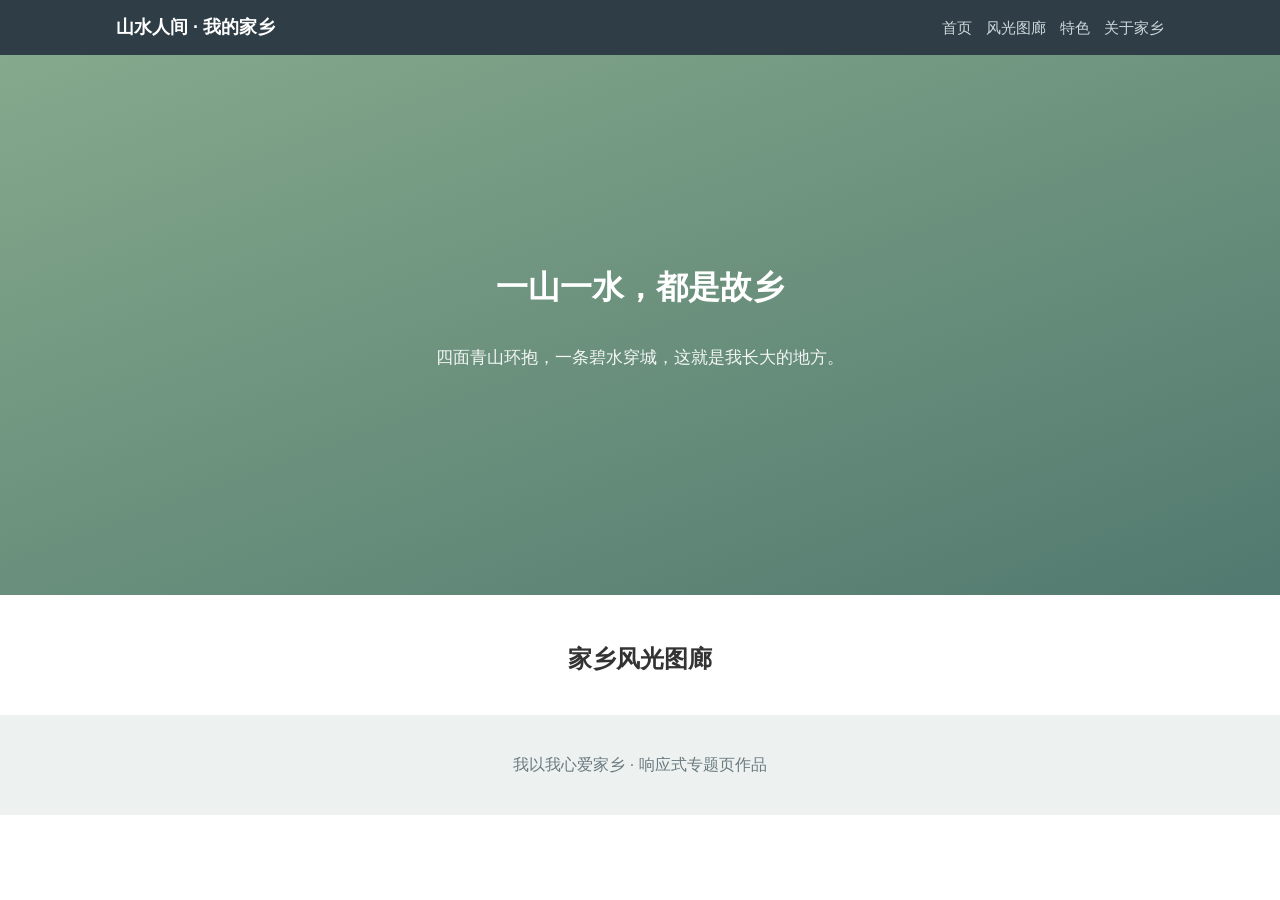
==== topic-page/index.html @ 7f1b992a "专题页：搭建结构与Flex导航/英雄区" ====
<!DOCTYPE html>
<html lang="zh-CN">
<head>
  <meta charset="UTF-8">
  <meta name="viewport" content="width=device-width, initial-scale=1.0">
  <title>我的家乡 - 家乡风光专题</title>
  <link rel="stylesheet" href="css/style.css">
</head>
<body>
  <header class="topbar">
    <div class="bar-wrap">
      <a class="brand" href="#">山水人间 · 我的家乡</a>
      <nav class="main-nav">
        <a href="#hero">首页</a>
        <a href="#gallery">风光图廊</a>
        <a href="#feature">特色</a>
        <a href="#about">关于家乡</a>
      </nav>
    </div>
  </header>

  <section class="hero" id="hero">
    <h1>一山一水，都是故乡</h1>
    <p>四面青山环抱，一条碧水穿城，这就是我长大的地方。</p>
  </section>

  <main>
    <section id="gallery">
      <h2>家乡风光图廊</h2>
      <div class="gallery">
        <!-- 卡片下一步加入 -->
      </div>
    </section>
  </main>

  <footer class="footer">
    <p>我以我心爱家乡 · 响应式专题页作品</p>
  </footer>
</body>
</html>
---- topic-page/css/style.css ----
* { box-sizing: border-box; }

body {
  margin: 0;
  font-family: "Microsoft YaHei", "PingFang SC", sans-serif;
  color: #333;
  line-height: 1.7;
}

img { max-width: 100%; height: auto; display: block; }

/* ==== Flex 导航（移动优先默认样式） ==== */
.topbar { background: #2f3e46; }
.bar-wrap {
  max-width: 1080px;
  margin: 0 auto;
  padding: 12px 16px;
  display: flex;
  justify-content: space-between;
  align-items: center;
  flex-wrap: wrap;
  gap: 8px;
}
.brand { color: #fff; font-weight: 700; font-size: 18px; text-decoration: none; }
.main-nav { display: flex; flex-wrap: wrap; gap: 14px; }
.main-nav a { color: #cdd9dd; text-decoration: none; font-size: 15px; }
.main-nav a:hover { color: #fff; }

/* ==== Hero：Flex 垂直居中 ==== */
.hero {
  min-height: 60vh;
  display: flex;
  flex-direction: column;
  justify-content: center;
  align-items: center;
  text-align: center;
  padding: 40px 16px;
  background: linear-gradient(160deg, #84a98c, #52796f);
  color: #fff;
}
.hero h1 { font-size: 2rem; margin: 0 0 12px; }
.hero p { font-size: 1.05rem; opacity: .92; max-width: 40em; }

main { max-width: 1080px; margin: 0 auto; padding: 16px; }
section h2 { text-align: center; margin: 28px 0 20px; }

.footer {
  text-align: center;
  padding: 20px 16px;
  color: #6b7a80;
  background: #edf2f0;
}
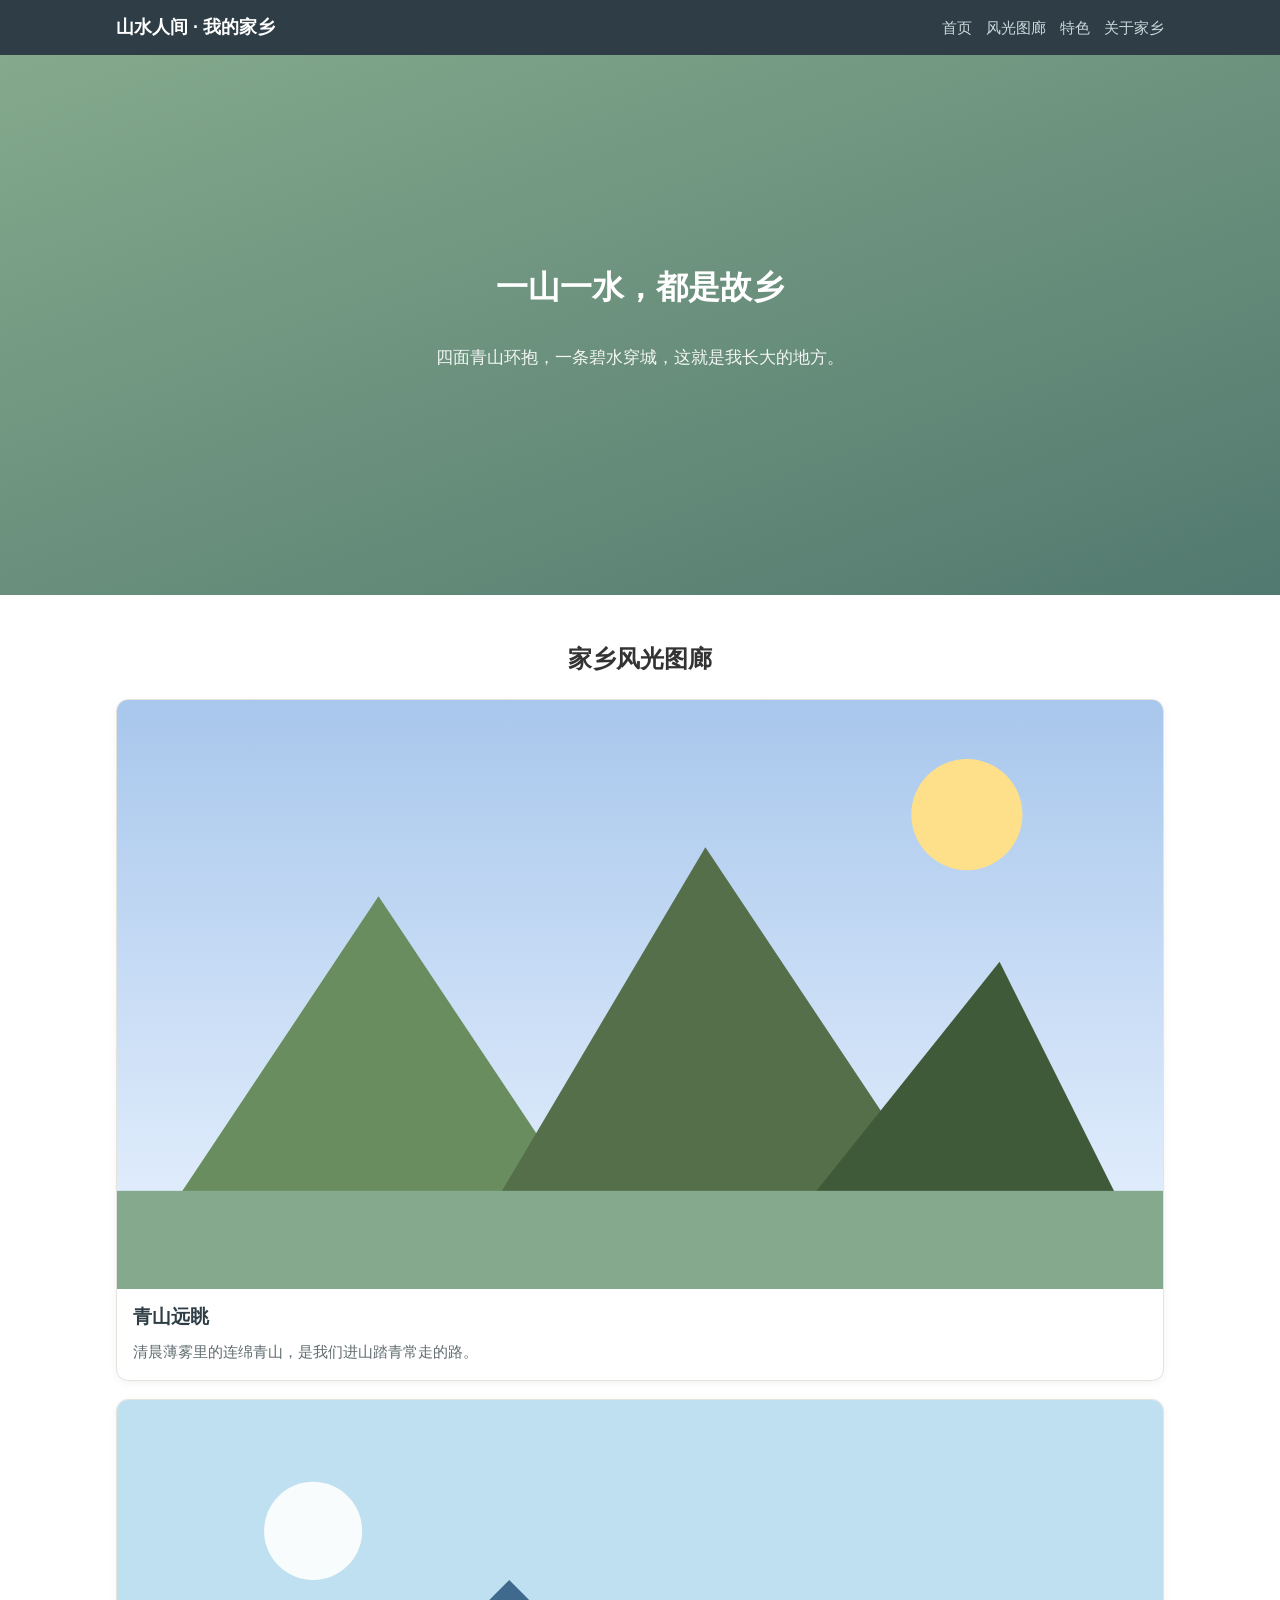
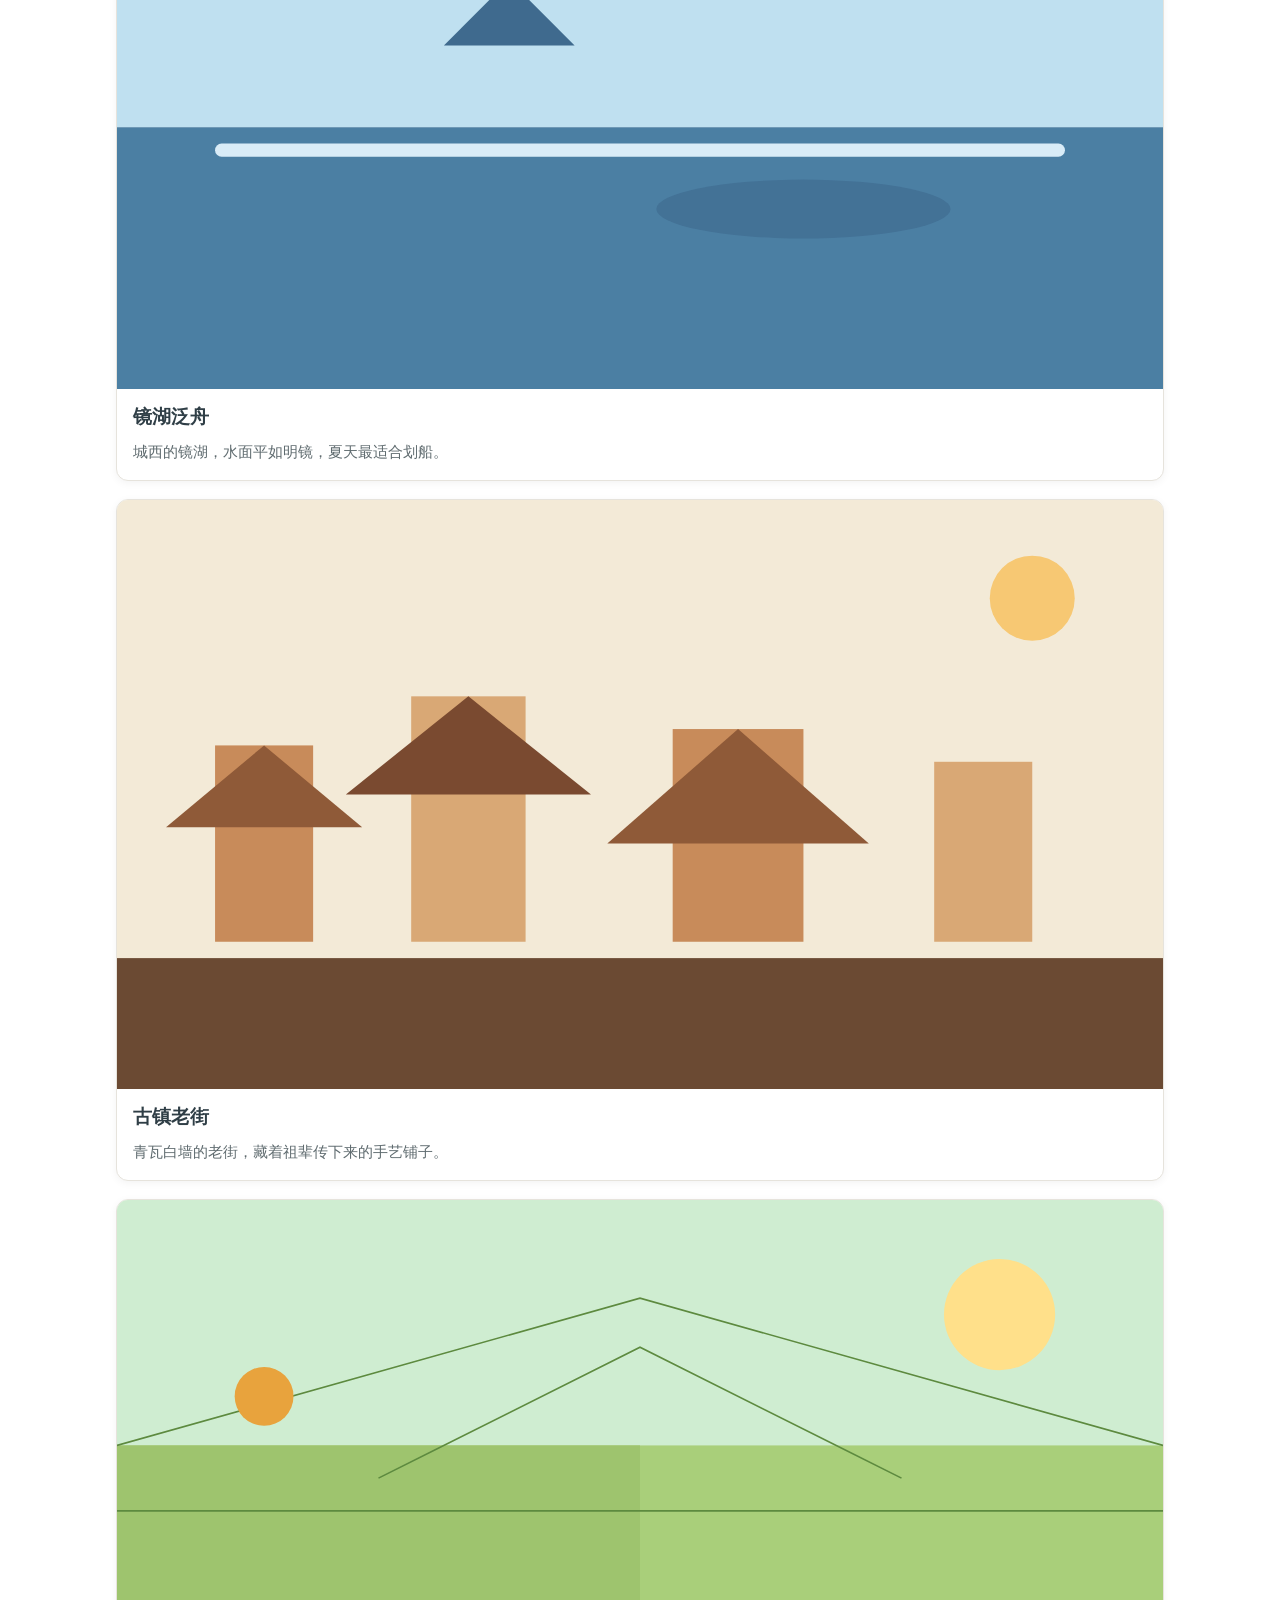
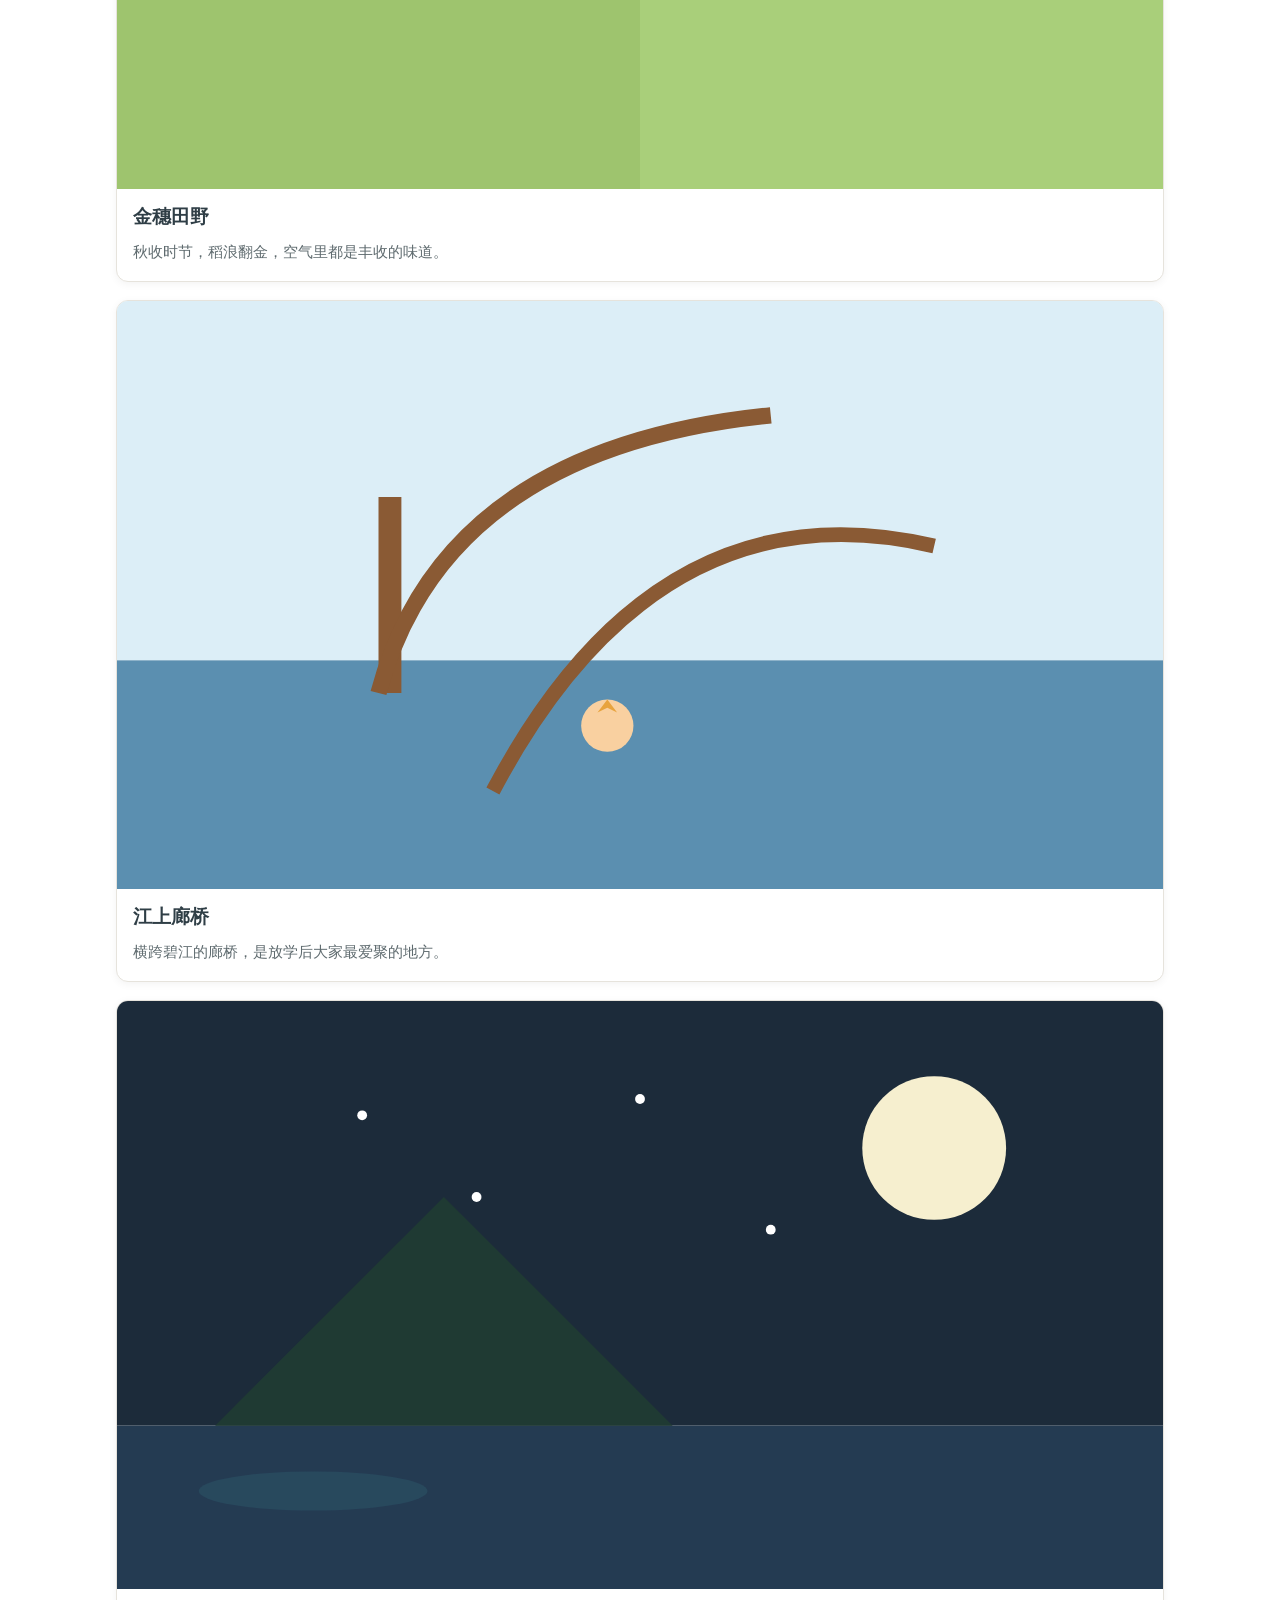
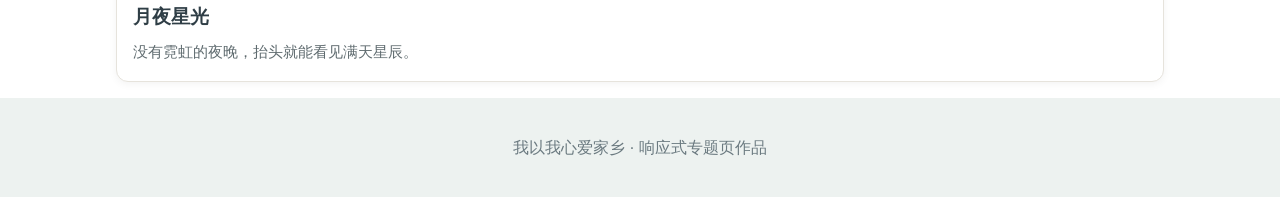
==== commit b29ea4b3: "专题页：加入六张景点卡片与Grid卡片墙" ====
--- a/topic-page/index.html
+++ b/topic-page/index.html
@@ -28,7 +28,48 @@
     <section id="gallery">
       <h2>家乡风光图廊</h2>
       <div class="gallery">
-        <!-- 卡片下一步加入 -->
+        <figure class="spot">
+          <img src="img/mountain.svg" alt="青山远景">
+          <figcaption>
+            <h3>青山远眺</h3>
+            <p>清晨薄雾里的连绵青山，是我们进山踏青常走的路。</p>
+          </figcaption>
+        </figure>
+        <figure class="spot">
+          <img src="img/lake.svg" alt="镜湖">
+          <figcaption>
+            <h3>镜湖泛舟</h3>
+            <p>城西的镜湖，水面平如明镜，夏天最适合划船。</p>
+          </figcaption>
+        </figure>
+        <figure class="spot">
+          <img src="img/town.svg" alt="古镇老街">
+          <figcaption>
+            <h3>古镇老街</h3>
+            <p>青瓦白墙的老街，藏着祖辈传下来的手艺铺子。</p>
+          </figcaption>
+        </figure>
+        <figure class="spot">
+          <img src="img/field.svg" alt="金穗田野">
+          <figcaption>
+            <h3>金穗田野</h3>
+            <p>秋收时节，稻浪翻金，空气里都是丰收的味道。</p>
+          </figcaption>
+        </figure>
+        <figure class="spot">
+          <img src="img/gallery.svg" alt="江上廊桥">
+          <figcaption>
+            <h3>江上廊桥</h3>
+            <p>横跨碧江的廊桥，是放学后大家最爱聚的地方。</p>
+          </figcaption>
+        </figure>
+        <figure class="spot">
+          <img src="img/night.svg" alt="月夜星光">
+          <figcaption>
+            <h3>月夜星光</h3>
+            <p>没有霓虹的夜晚，抬头就能看见满天星辰。</p>
+          </figcaption>
+        </figure>
       </div>
     </section>
   </main>
--- a/topic-page/css/style.css
+++ b/topic-page/css/style.css
@@ -49,4 +49,26 @@
   padding: 20px 16px;
   color: #6b7a80;
   background: #edf2f0;
-}+}
+
+/* ==== Grid 卡片墙（移动优先：默认单列） ==== */
+.gallery {
+  display: grid;
+  grid-template-columns: 1fr;
+  gap: 18px;
+}
+
+.spot {
+  margin: 0;
+  background: #fff;
+  border: 1px solid #e6e3dc;
+  border-radius: 12px;
+  overflow: hidden;
+  box-shadow: 0 2px 8px rgba(0,0,0,.05);
+}
+
+.spot img { width: 100%; }
+
+.spot figcaption { padding: 12px 16px 16px; }
+.spot h3 { margin: 0 0 6px; color: #2f3e46; }
+.spot p { margin: 0; color: #5f6b6f; font-size: .95rem; }
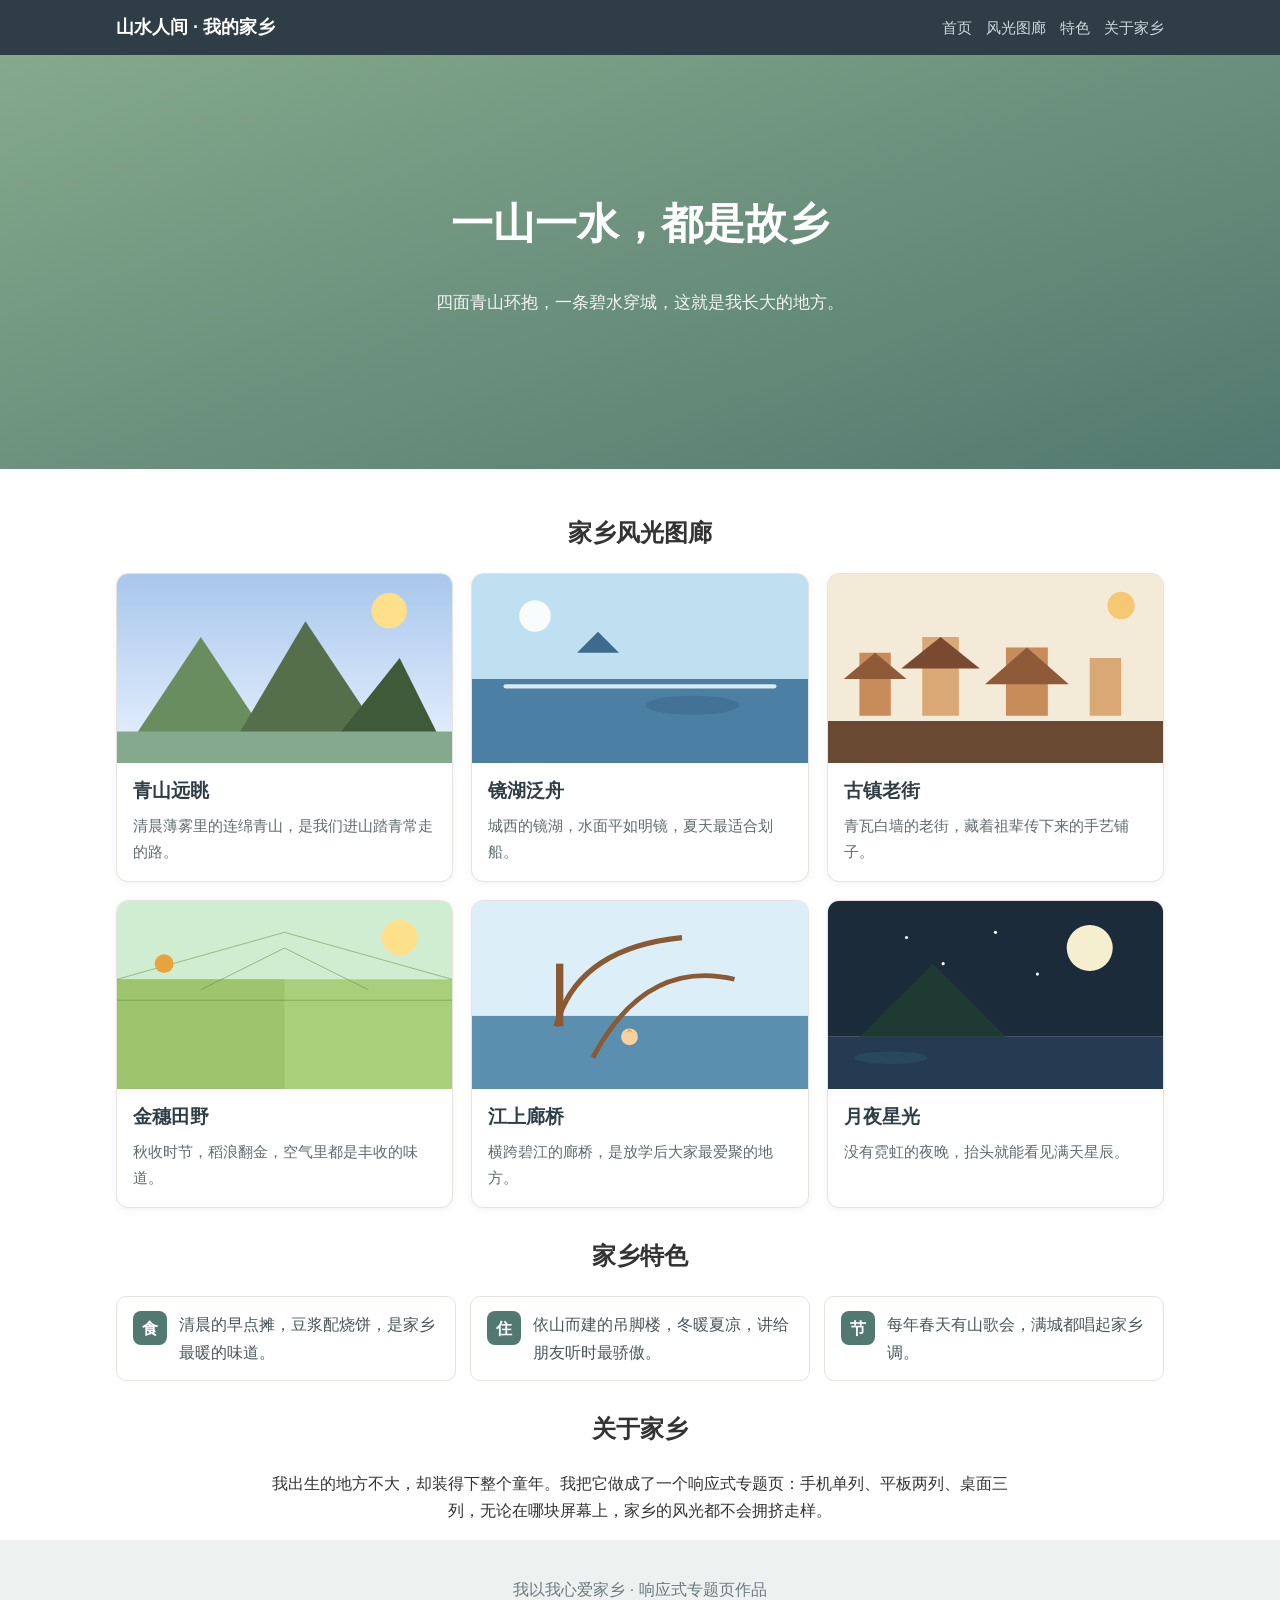
==== commit 97178409: "专题页：特色区块与响应式断点(768两列/992三列)" ====
--- a/topic-page/index.html
+++ b/topic-page/index.html
@@ -72,6 +72,29 @@
         </figure>
       </div>
     </section>
+
+    <section id="feature">
+      <h2>家乡特色</h2>
+      <ul class="feature-list">
+        <li class="feature-item">
+          <span class="badge">食</span>
+          <p>清晨的早点摊，豆浆配烧饼，是家乡最暖的味道。</p>
+        </li>
+        <li class="feature-item">
+          <span class="badge">住</span>
+          <p>依山而建的吊脚楼，冬暖夏凉，讲给朋友听时最骄傲。</p>
+        </li>
+        <li class="feature-item">
+          <span class="badge">节</span>
+          <p>每年春天有山歌会，满城都唱起家乡调。</p>
+        </li>
+      </ul>
+    </section>
+
+    <section id="about">
+      <h2>关于家乡</h2>
+      <p class="about-text">我出生的地方不大，却装得下整个童年。我把它做成了一个响应式专题页：手机单列、平板两列、桌面三列，无论在哪块屏幕上，家乡的风光都不会拥挤走样。</p>
+    </section>
   </main>
 
   <footer class="footer">
--- a/topic-page/css/style.css
+++ b/topic-page/css/style.css
@@ -71,4 +71,52 @@
 
 .spot figcaption { padding: 12px 16px 16px; }
 .spot h3 { margin: 0 0 6px; color: #2f3e46; }
-.spot p { margin: 0; color: #5f6b6f; font-size: .95rem; }+.spot p { margin: 0; color: #5f6b6f; font-size: .95rem; }
+
+/* ==== 特色区块：Flex 横排 ==== */
+.feature-list {
+  list-style: none;
+  margin: 0;
+  padding: 0;
+  display: flex;
+  flex-direction: column;
+  gap: 14px;
+}
+.feature-item {
+  flex: 1;
+  display: flex;
+  gap: 12px;
+  align-items: flex-start;
+  background: #fff;
+  border: 1px solid #e6e3dc;
+  border-radius: 10px;
+  padding: 14px 16px;
+}
+.feature-item p { margin: 0; color: #4a5559; }
+.badge {
+  flex: 0 0 auto;
+  width: 34px;
+  height: 34px;
+  border-radius: 8px;
+  display: flex;
+  align-items: center;
+  justify-content: center;
+  font-weight: 700;
+  color: #fff;
+  background: #52796f;
+}
+
+.about-text { max-width: 46em; margin: 0 auto; text-align: center; }
+
+/* ==== 响应式断点（移动优先，min-width 逐步增强） ====
+   375 手机默认单列；≥768 平板两列、特色横排；≥992 桌面三列 */
+@media (min-width: 768px) {
+  .gallery { grid-template-columns: repeat(2, 1fr); }
+  .feature-list { flex-direction: row; }
+  .hero { min-height: 46vh; }
+}
+
+@media (min-width: 992px) {
+  .gallery { grid-template-columns: repeat(3, 1fr); }
+  .hero h1 { font-size: 2.6rem; }
+}
